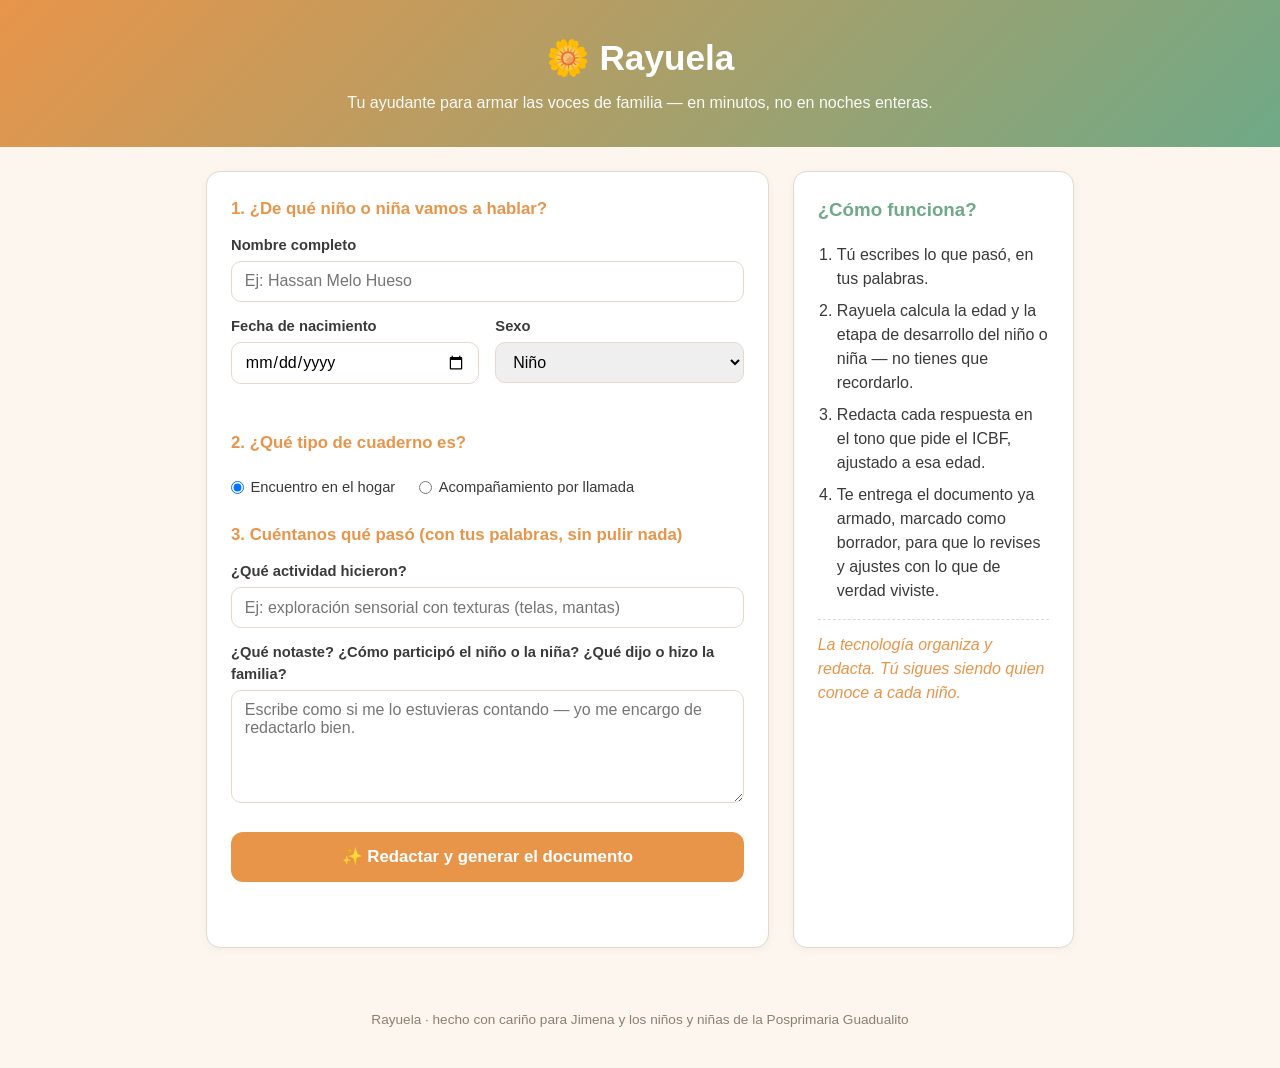
==== frontend/index.html @ f2ecdb81 "Rayuela MVP: backend Flask + redactor con API de Claude + plantilla PPTX + frontend" ====
<!DOCTYPE html>
<html lang="es">
<head>
<meta charset="UTF-8">
<meta name="viewport" content="width=device-width, initial-scale=1.0">
<title>Rayuela — ayudante para Jimena</title>
<link rel="stylesheet" href="css/estilo.css">
</head>
<body>
  <header class="encabezado">
    <h1>🌼 Rayuela</h1>
    <p>Tu ayudante para armar las voces de familia — en minutos, no en noches enteras.</p>
  </header>

  <main class="contenedor">
    <form id="formulario-voces" class="tarjeta">
      <h2>1. ¿De qué niño o niña vamos a hablar?</h2>

      <label for="nombre">Nombre completo</label>
      <input type="text" id="nombre" name="nombre" required placeholder="Ej: Hassan Melo Hueso">

      <div class="fila">
        <div class="campo">
          <label for="fecha_nacimiento">Fecha de nacimiento</label>
          <input type="date" id="fecha_nacimiento" name="fecha_nacimiento" required>
        </div>
        <div class="campo">
          <label for="genero">Sexo</label>
          <select id="genero" name="genero" required>
            <option value="M">Niño</option>
            <option value="F">Niña</option>
          </select>
        </div>
      </div>

      <p id="banda-info" class="ayuda" aria-live="polite"></p>

      <h2>2. ¿Qué tipo de cuaderno es?</h2>
      <div class="fila opciones">
        <label class="opcion">
          <input type="radio" name="tipo_cuaderno" value="hogar" checked> Encuentro en el hogar
        </label>
        <label class="opcion">
          <input type="radio" name="tipo_cuaderno" value="llamada"> Acompañamiento por llamada
        </label>
      </div>

      <h2>3. Cuéntanos qué pasó (con tus palabras, sin pulir nada)</h2>

      <label for="actividad">¿Qué actividad hicieron?</label>
      <input type="text" id="actividad" name="actividad" required
             placeholder="Ej: exploración sensorial con texturas (telas, mantas)">

      <label for="observaciones">¿Qué notaste? ¿Cómo participó el niño o la niña? ¿Qué dijo o hizo la familia?</label>
      <textarea id="observaciones" name="observaciones" rows="5" required
        placeholder="Escribe como si me lo estuvieras contando — yo me encargo de redactarlo bien."></textarea>

      <button type="submit" id="boton-generar">✨ Redactar y generar el documento</button>

      <p id="mensaje-estado" class="ayuda" aria-live="polite"></p>
    </form>

    <aside class="tarjeta nota">
      <h3>¿Cómo funciona?</h3>
      <ol>
        <li>Tú escribes lo que pasó, en tus palabras.</li>
        <li>Rayuela calcula la edad y la etapa de desarrollo del niño o niña — no tienes que recordarlo.</li>
        <li>Redacta cada respuesta en el tono que pide el ICBF, ajustado a esa edad.</li>
        <li>Te entrega el documento ya armado, marcado como borrador, para que lo revises y ajustes con lo que de verdad viviste.</li>
      </ol>
      <p class="firma">La tecnología organiza y redacta. Tú sigues siendo quien conoce a cada niño.</p>
    </aside>
  </main>

  <footer class="pie">
    <p>Rayuela · hecho con cariño para Jimena y los niños y niñas de la Posprimaria Guadualito</p>
  </footer>

  <script src="js/app.js"></script>
</body>
</html>
---- frontend/css/estilo.css ----
:root {
  --naranja: #e8954a;
  --verde: #6fa987;
  --crema: #fdf6ee;
  --texto: #3a3a3a;
  --borde: #e3d9cc;
}

* { box-sizing: border-box; }

body {
  margin: 0;
  font-family: -apple-system, "Segoe UI", Roboto, sans-serif;
  background: var(--crema);
  color: var(--texto);
  line-height: 1.5;
}

.encabezado {
  background: linear-gradient(135deg, var(--naranja), var(--verde));
  color: white;
  padding: 2rem 1.5rem;
  text-align: center;
}
.encabezado h1 { margin: 0; font-size: 2.2rem; }
.encabezado p { margin: .4rem 0 0; opacity: .95; }

.contenedor {
  max-width: 900px;
  margin: 1.5rem auto;
  padding: 0 1rem;
  display: grid;
  grid-template-columns: 2fr 1fr;
  gap: 1.5rem;
}
@media (max-width: 720px) {
  .contenedor { grid-template-columns: 1fr; }
}

.tarjeta {
  background: white;
  border: 1px solid var(--borde);
  border-radius: 14px;
  padding: 1.5rem;
  box-shadow: 0 2px 10px rgba(0,0,0,.04);
}

h2 { font-size: 1.05rem; color: var(--naranja); margin: 1.2rem 0 .5rem; }
h2:first-child { margin-top: 0; }

label { display: block; font-weight: 600; margin: .8rem 0 .3rem; font-size: .92rem; }

input[type="text"], input[type="date"], select, textarea {
  width: 100%;
  padding: .65rem .8rem;
  border: 1px solid var(--borde);
  border-radius: 10px;
  font-size: 1rem;
  font-family: inherit;
}
textarea { resize: vertical; }

.fila { display: flex; gap: 1rem; }
.campo { flex: 1; }
.opciones { gap: 1.5rem; align-items: center; }
.opcion { display: flex; align-items: center; gap: .4rem; font-weight: 500; }
.opcion input { width: auto; margin: 0; }

button {
  margin-top: 1.4rem;
  width: 100%;
  padding: .9rem;
  background: var(--naranja);
  color: white;
  border: none;
  border-radius: 12px;
  font-size: 1.05rem;
  font-weight: 700;
  cursor: pointer;
  transition: background .15s ease;
}
button:hover { background: #d6803a; }
button:disabled { background: #cbb89a; cursor: wait; }

.ayuda { font-size: .9rem; color: var(--verde); min-height: 1.2em; margin-top: .6rem; }
.ayuda.error { color: #c0504d; }

.nota h3 { margin-top: 0; color: var(--verde); }
.nota ol { padding-left: 1.2rem; }
.nota li { margin-bottom: .5rem; }
.firma { font-style: italic; color: var(--naranja); border-top: 1px dashed var(--borde); padding-top: .8rem; }

.pie {
  text-align: center;
  padding: 1.5rem;
  font-size: .85rem;
  color: #8a8174;
}
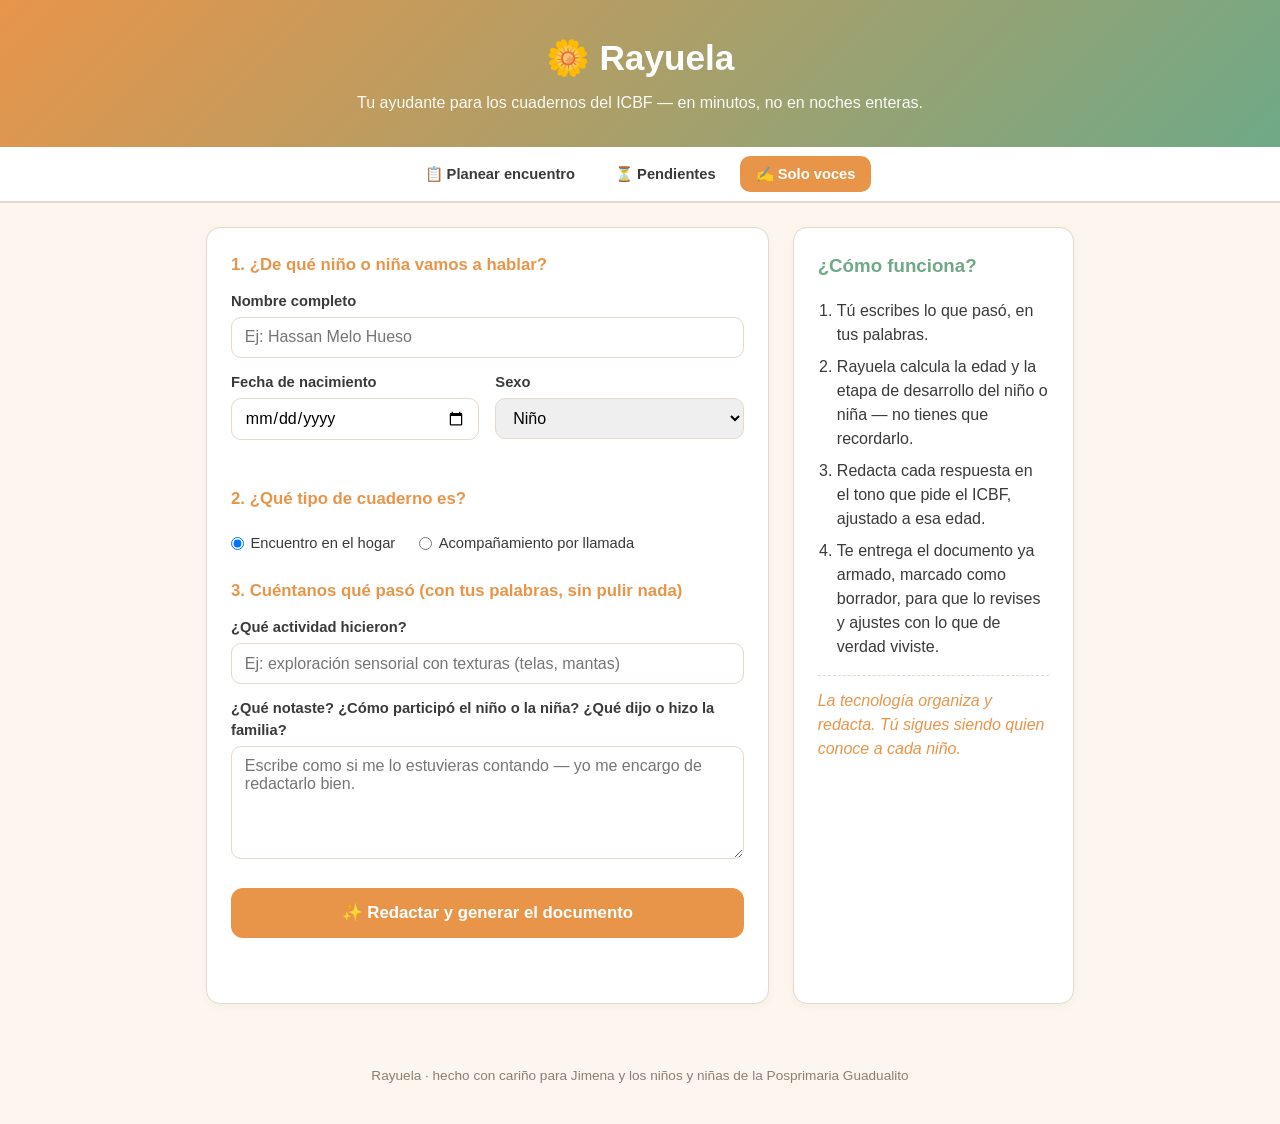
==== commit 49ddfab9: "feat: modulo planeacion - frontend completo (planeacion + pendientes)" ====
--- a/frontend/index.html
+++ b/frontend/index.html
@@ -9,8 +9,14 @@
 <body>
   <header class="encabezado">
     <h1>🌼 Rayuela</h1>
-    <p>Tu ayudante para armar las voces de familia — en minutos, no en noches enteras.</p>
+    <p>Tu ayudante para los cuadernos del ICBF — en minutos, no en noches enteras.</p>
   </header>
+
+  <nav class="nav-principal">
+    <a href="planeacion.html">📋 Planear encuentro</a>
+    <a href="pendientes.html">⏳ Pendientes</a>
+    <a href="index.html" class="activo">✍️ Solo voces</a>
+  </nav>
 
   <main class="contenedor">
     <form id="formulario-voces" class="tarjeta">
--- a/frontend/css/estilo.css
+++ b/frontend/css/estilo.css
@@ -96,3 +96,122 @@
   font-size: .85rem;
   color: #8a8174;
 }
+
+/* ── Navegación ─────────────────────────────────────── */
+.nav-principal {
+  background: white;
+  border-bottom: 2px solid var(--borde);
+  display: flex;
+  justify-content: center;
+  gap: .5rem;
+  padding: .55rem 1rem;
+  flex-wrap: wrap;
+}
+.nav-principal a {
+  text-decoration: none;
+  color: var(--texto);
+  font-weight: 600;
+  font-size: .92rem;
+  padding: .45rem 1rem;
+  border-radius: 10px;
+  transition: background .15s, color .15s;
+}
+.nav-principal a:hover { background: var(--crema); }
+.nav-principal a.activo {
+  background: var(--naranja);
+  color: white;
+}
+
+/* ── Badge conteo pendientes ────────────────────────── */
+.badge {
+  display: inline-block;
+  background: var(--verde);
+  color: white;
+  border-radius: 99px;
+  font-size: .75rem;
+  padding: .1rem .45rem;
+  margin-left: .3rem;
+  font-weight: 700;
+  vertical-align: middle;
+}
+
+/* ── Lista de pendientes ────────────────────────────── */
+.lista-pendientes { display: flex; flex-direction: column; gap: 1rem; }
+
+.item-pendiente {
+  background: white;
+  border: 1px solid var(--borde);
+  border-radius: 14px;
+  padding: 1rem 1.2rem;
+  box-shadow: 0 2px 8px rgba(0,0,0,.04);
+}
+.item-pendiente h3 { margin: 0 0 .3rem; color: var(--naranja); font-size: 1rem; }
+.item-meta { font-size: .85rem; color: #8a8174; margin-bottom: .6rem; }
+
+.btn-completar {
+  background: var(--verde);
+  color: white;
+  border: none;
+  border-radius: 10px;
+  padding: .55rem 1.1rem;
+  font-size: .92rem;
+  font-weight: 700;
+  cursor: pointer;
+  transition: background .15s;
+}
+.btn-completar:hover { background: #5a9070; }
+.btn-completar:disabled { background: #a0c4b0; cursor: wait; }
+
+.completar-panel {
+  display: none;
+  margin-top: .9rem;
+  padding-top: .9rem;
+  border-top: 1px dashed var(--borde);
+}
+.completar-panel.abierto { display: block; }
+.completar-panel label { display: block; font-weight: 600; margin-bottom: .4rem; font-size: .92rem; }
+.completar-panel textarea {
+  width: 100%;
+  padding: .65rem .8rem;
+  border: 1px solid var(--borde);
+  border-radius: 10px;
+  font-size: 1rem;
+  font-family: inherit;
+  resize: vertical;
+}
+.completar-panel button {
+  margin-top: .8rem;
+  width: 100%;
+  padding: .8rem;
+  background: var(--naranja);
+  color: white;
+  border: none;
+  border-radius: 12px;
+  font-size: 1rem;
+  font-weight: 700;
+  cursor: pointer;
+  transition: background .15s;
+}
+.completar-panel button:hover { background: #d6803a; }
+.completar-panel button:disabled { background: #cbb89a; cursor: wait; }
+
+.sin-pendientes {
+  text-align: center;
+  color: #8a8174;
+  padding: 2rem 1rem;
+  font-style: italic;
+}
+
+/* ── Spinner de carga ───────────────────────────────── */
+.cargando { text-align: center; color: var(--verde); padding: 2rem; font-style: italic; }
+
+/* ── Campo opcional (solo aparece en hogar) ─────────── */
+.campos-hogar { transition: opacity .2s; }
+.campos-hogar.oculto { display: none; }
+
+/* ── Contenedor de página completa (sin sidebar) ───── */
+.contenedor-simple {
+  max-width: 680px;
+  margin: 1.5rem auto;
+  padding: 0 1rem;
+}
